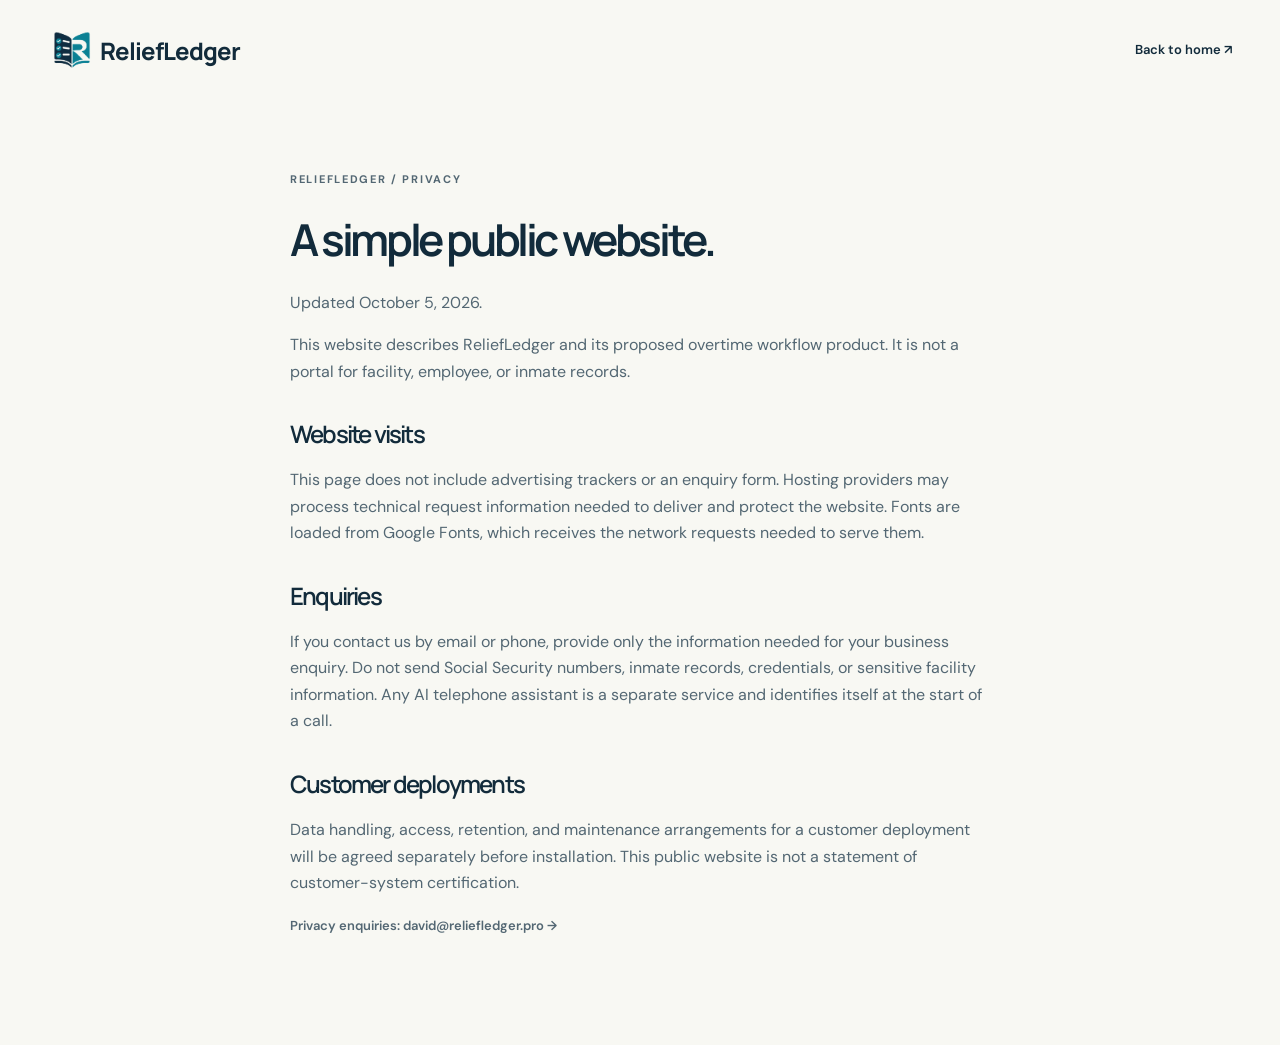
==== privacy.html @ e7f68353 "Publish ReliefLedger brand and correctional overtime website" ====
<!doctype html><html lang="en"><head><meta charset="utf-8"><meta name="viewport" content="width=device-width,initial-scale=1"><title>Privacy — ReliefLedger</title><meta name="robots" content="noindex"><link rel="stylesheet" href="/styles.css"></head><body><header class="site-header"><a class="wordmark" href="/"><img src="/assets/reliefledger-mark.png" alt="" width="48" height="48"><span>ReliefLedger</span></a><a class="text-link" href="/">Back to home ↗</a></header><main class="wrap document"><p class="eyebrow">RELIEFLEDGER / PRIVACY</p><h1>A simple public website.</h1><p>Updated October 5, 2026.</p><p>This website describes ReliefLedger and its proposed overtime workflow product. It is not a portal for facility, employee, or inmate records.</p><h2>Website visits</h2><p>This page does not include advertising trackers or an enquiry form. Hosting providers may process technical request information needed to deliver and protect the website. Fonts are loaded from Google Fonts, which receives the network requests needed to serve them.</p><h2>Enquiries</h2><p>If you contact us by email or phone, provide only the information needed for your business enquiry. Do not send Social Security numbers, inmate records, credentials, or sensitive facility information. Any AI telephone assistant is a separate service and identifies itself at the start of a call.</p><h2>Customer deployments</h2><p>Data handling, access, retention, and maintenance arrangements for a customer deployment will be agreed separately before installation. This public website is not a statement of customer-system certification.</p><p><a class="text-link" href="mailto:david@reliefledger.pro">Privacy enquiries: david@reliefledger.pro →</a></p></main></body></html>
---- styles.css ----
@import url('https://fonts.googleapis.com/css2?family=DM+Sans:wght@400;450;500;550;600;650;700&family=Manrope:wght@400;500;600;650;700;750;800&display=swap');
:root{--navy:#122b3b;--teal:#167d8d;--mint:#a9d9cf;--paper:#f8f8f3;--line:#dce3df;--muted:#536773;--white:#fff;--font:'DM Sans',sans-serif;--heading:'Manrope',sans-serif}*{box-sizing:border-box}html{scroll-behavior:smooth;scroll-padding-top:90px}body{margin:0;background:var(--paper);color:var(--navy);font:16px/1.65 var(--font);-webkit-font-smoothing:antialiased}a{color:inherit;text-decoration:none}button,a,summary{-webkit-tap-highlight-color:transparent}a:focus-visible,summary:focus-visible{outline:3px solid var(--teal);outline-offset:5px}.wrap{max-width:1240px;margin:auto;padding-left:40px;padding-right:40px}.site-header{height:100px;max-width:1400px;padding:0 48px;margin:auto;display:flex;align-items:center;justify-content:space-between;gap:25px}.wordmark{display:flex;align-items:center;gap:4px;font:750 24px var(--heading);letter-spacing:-1px;white-space:nowrap}.wordmark img{object-fit:contain;transform:scale(1.22)}.word-light{font-weight:500}.site-header nav{display:flex;gap:32px;font-size:14px;font-weight:550}.site-header nav a:hover,.text-link:hover{color:var(--teal)}.button{display:inline-flex;align-items:center;justify-content:center;gap:32px;padding:16px 24px;background:var(--navy);color:white;border:1px solid var(--navy);border-radius:4px;font-size:14px;font-weight:600;line-height:1.4;transition:background .2s,transform .2s}.button:hover{background:var(--teal);border-color:var(--teal);transform:translateY(-1px)}.button.small{padding:12px 19px}.hero{display:grid;grid-template-columns:1.04fr 1fr;gap:55px;padding-top:86px;padding-bottom:94px;align-items:center}.eyebrow{font-size:11px;font-weight:700;letter-spacing:1.7px;margin:0 0 26px;display:flex;align-items:center;gap:10px}.dot{width:7px;height:7px;background:var(--teal);border-radius:50%}h1,h2,h3,p{margin-top:0}h1,h2,h3{font-family:var(--heading);line-height:1.15}h1{font-size:clamp(44px,4.5vw,65px);font-weight:650;letter-spacing:-3.4px;margin-bottom:25px}h1 em{font-style:normal;color:var(--teal)}.lede{font-size:19px;line-height:1.55;font-weight:500;margin-bottom:20px}.intro{font-size:15px;max-width:455px;color:var(--muted);margin-bottom:27px}.hero-actions{display:flex;align-items:center;gap:24px}.text-link{font-size:13px;font-weight:600}.text-link span{margin-left:10px}.quiet{color:var(--muted);font-size:12px}.launch-note{margin:20px 0 0}.hero-visual{background:#fff;border:1px solid #d7e2de;border-radius:9px;padding:24px;box-shadow:0 22px 60px #122b3b0b;position:relative;transform:rotate(1deg)}.hero-visual:before{content:'';position:absolute;inset:-23px 20px 20px -23px;border:1px solid #dde5df;border-radius:9px;z-index:-1}.visual-top{display:flex;justify-content:space-between;align-items:center;border-bottom:1px solid var(--line);padding-bottom:20px;font-size:9px;letter-spacing:1px}.mini-wordmark{font-weight:750}.sample-label{color:var(--muted)}.visual-heading{display:flex;justify-content:space-between;align-items:center;padding:23px 0 19px}.overline{font-size:10px;letter-spacing:1.3px;font-weight:650;color:var(--muted)}.visual-heading h2{font-size:27px;letter-spacing:-1px;margin:7px 0 0;font-weight:600}.clock-icon{font-size:43px;color:var(--teal);line-height:1}.post-bar{background:#f4f7f5;padding:15px;display:flex;align-items:center;justify-content:space-between;border-radius:3px;gap:8px}.post-bar strong{display:block;font-size:13px}.post-bar div span{display:block;font-size:12px;color:var(--muted);margin-top:3px}.status{background:#f1e9d8;color:#715626;font-size:10px;padding:4px 7px;border-radius:3px;white-space:nowrap}.list-heading{font-size:9px;letter-spacing:1px;color:var(--muted);display:flex;justify-content:space-between;padding:23px 0 10px}.officer{display:flex;align-items:center;gap:13px;border-bottom:1px solid #e9eeeb;padding:14px 0}.rank{font-size:12px;color:var(--muted);font-variant-numeric:tabular-nums}.officer strong{font-size:13px;font-weight:600;display:block}.officer small{font-size:10px;color:var(--muted);display:block;margin-top:3px}.reason{margin-left:auto;font-size:10px;padding:3px 8px;background:#f2f5f3;border-radius:3px}.first .reason{background:#e2f1ea;color:#286350}.decision{margin-top:22px;background:#eaf5f1;padding:14px;display:flex;gap:11px;align-items:flex-start}.check{font-size:15px;color:#25725d}.decision strong{font-size:11px;display:block}.decision div span{display:block;font-size:10px;color:var(--muted);margin-top:4px;line-height:1.5}.sample-note{font-size:9px;text-align:center;color:var(--muted);margin:15px 0 0}.principles{border-top:1px solid var(--line);border-bottom:1px solid var(--line)}.principles-inner{display:flex;justify-content:space-between;gap:15px;padding-top:24px;padding-bottom:24px;font-size:12px;font-weight:550}.principles span:before{content:'+';color:var(--teal);margin-right:12px}.section{padding-top:92px;padding-bottom:92px}.section-heading{display:grid;grid-template-columns:1.2fr 1fr;gap:0 80px}.section-heading .eyebrow{grid-column:1/-1}.section-heading h2,h2{font-weight:600;font-size:40px;letter-spacing:-1.8px}.section-heading>p:last-child{align-self:center;color:var(--muted);font-size:16px;max-width:400px}.steps{display:grid;grid-template-columns:repeat(3,1fr);gap:45px;margin-top:34px}.steps article{border-top:1px solid var(--line);padding-top:24px}.step-number{font-size:12px;color:var(--teal);font-weight:650}.steps h3{font-size:21px;letter-spacing:-.6px;font-weight:650;margin-top:24px;margin-bottom:13px}.steps p{font-size:14px;color:var(--muted)}.scope-note{font-size:12px;color:var(--muted);margin:35px 0 0;border-top:1px solid var(--line);padding-top:20px}.scope-note span{color:var(--teal);margin-right:10px}.ownership{background:var(--navy);color:#fff;padding:85px 0}.ownership-grid{display:grid;grid-template-columns:1fr 1fr;gap:110px}.ownership .eyebrow{color:var(--mint)}.ownership h2{font-size:44px;line-height:1.15;margin-bottom:24px}.ownership p:not(.eyebrow){color:#bdcbd1;font-size:14px;max-width:395px}.light-link{display:inline-block;font-size:13px;font-weight:550;border-bottom:1px solid #77949c;padding:10px 0;margin-top:10px}.light-link span{margin-left:22px}.ownership-points article{display:flex;gap:24px;padding:25px 0;border-bottom:1px solid #ffffff26}.ownership-points article:first-child{padding-top:4px}.ownership-points article>span{color:var(--mint);font-size:12px}.ownership-points h3{font-size:21px;font-weight:550;letter-spacing:-.4px;margin-bottom:11px}.ownership-points p{margin-bottom:0}.pricing{display:grid;grid-template-columns:1fr 1fr;gap:110px;align-items:start}.body-copy{color:var(--muted);max-width:360px;font-size:15px}.price-panel{background:#fff;padding:30px;border:1px solid var(--line);border-top:3px solid var(--teal)}.price{font-family:var(--heading);font-size:48px;font-weight:600;letter-spacing:-2px;line-height:1.1;margin:20px 0 26px}.price span{font-family:var(--font);font-size:12px;font-weight:400;letter-spacing:0;display:block;margin-top:10px;color:var(--muted)}ul{list-style:none;padding:0;margin:0}li{font-size:13px;margin:11px 0;padding-left:21px;position:relative}li:before{content:'✓';position:absolute;left:0;color:var(--teal)}.maintenance{border-top:1px solid var(--line);margin-top:23px;padding-top:17px;display:flex;justify-content:space-between;gap:12px;font-size:11px}.maintenance span{color:var(--muted)}.fine{font-size:11px;color:var(--muted);line-height:1.6;margin:20px 0 0}.faq{border-top:1px solid var(--line);display:grid;grid-template-columns:1fr 1.4fr;gap:70px;padding-top:75px}details{border-bottom:1px solid var(--line)}summary{font-size:16px;font-weight:550;padding:21px 28px 21px 0;cursor:pointer;list-style:none;position:relative}summary::-webkit-details-marker{display:none}summary:after{content:'+';position:absolute;right:0;color:var(--teal);font-size:20px;top:17px}details[open] summary:after{content:'−'}details p{font-size:14px;color:var(--muted);margin-bottom:23px;padding-right:15px}.contact-section{background:#e7efea;padding:75px 0}.contact-inner{display:grid;grid-template-columns:1.1fr 1fr;gap:100px;align-items:center}.contact-inner h2{font-size:46px}.contact-inner>div>p:last-child{max-width:440px;font-size:14px;color:var(--muted)}.contact-card{border-left:1px solid #bdcec4;padding:8px 0 8px 45px}.contact-card h3{font-size:24px;font-weight:600;letter-spacing:-.8px;margin:16px 0}.contact-card>p{font-size:14px;color:var(--muted)}footer{display:grid;grid-template-columns:1fr 1fr;align-items:center;gap:14px;padding-top:35px!important;padding-bottom:35px!important}footer .wordmark{font-size:21px}footer>p{font-size:11px;color:var(--muted);text-align:right;margin:0}footer>div{grid-column:1/-1;display:flex;justify-content:space-between;border-top:1px solid var(--line);padding-top:20px;margin-top:10px;font-size:11px;color:var(--muted)}.skip{position:absolute;top:-60px;left:20px;background:var(--navy);color:#fff;padding:10px;z-index:9}.skip:focus{top:10px}.document{max-width:780px;padding-top:70px;padding-bottom:90px}.document h1{font-size:44px}.document h2{font-size:24px;margin-top:35px}.document p{color:var(--muted)}
@media(max-width:1000px){.hero{gap:32px}.wrap{padding-left:28px;padding-right:28px}.site-header{padding:0 28px}.hero-actions{gap:16px}.hero-visual{padding:19px}.ownership-grid,.pricing,.contact-inner{gap:55px}h1{letter-spacing:-2px}.site-header nav{gap:20px}.maintenance{display:block}.maintenance span{display:block;margin-top:6px}}
@media(max-width:760px){.site-header{height:80px;padding:0 20px}.wordmark{font-size:21px}.site-header nav{display:none}.site-header .button{padding:10px 12px;font-size:12px;gap:15px}.hero{grid-template-columns:1fr;padding-top:47px;padding-bottom:55px;gap:48px}.wrap{padding-left:24px;padding-right:24px}h1{font-size:49px;letter-spacing:-2.7px}.hero-copy{max-width:530px}.hero-visual{max-width:530px;width:100%;transform:none;padding:22px}.hero-visual:before{inset:-12px 12px 12px -12px}.lede{font-size:18px}.intro{font-size:14px}.principles-inner{display:grid;grid-template-columns:1fr 1fr;font-size:10px;gap:14px 10px;padding-top:20px;padding-bottom:20px}.principles span:before{margin-right:6px}.section{padding-top:60px;padding-bottom:60px}.section-heading,.ownership-grid,.pricing,.faq,.contact-inner{grid-template-columns:1fr;gap:25px}.section-heading h2,h2{font-size:34px}.section-heading .eyebrow{margin-bottom:0}.section-heading>p:last-child{margin-top:0}.steps{grid-template-columns:1fr;gap:20px;margin-top:20px}.steps article{position:relative;padding-left:40px}.step-number{position:absolute;left:0;top:23px}.steps h3{margin-top:0}.steps p{margin-bottom:0}.scope-note{margin-top:28px}.ownership{padding:60px 0}.ownership h2{font-size:38px}.ownership-points{margin-top:15px}.ownership-points article:last-child{border:0;padding-bottom:0}.price-panel{padding:25px}.pricing{gap:15px}.faq{gap:6px}.contact-section{padding:55px 0}.contact-inner h2{font-size:40px}.contact-card{border-left:0;border-top:1px solid #bdcec4;padding:27px 0 0}footer{grid-template-columns:1fr}footer>p{text-align:left}footer>div{grid-column:auto}.hero-actions{flex-wrap:wrap}.document h1{font-size:36px}}
@media(prefers-reduced-motion:reduce){html{scroll-behavior:auto}.button{transition:none}}
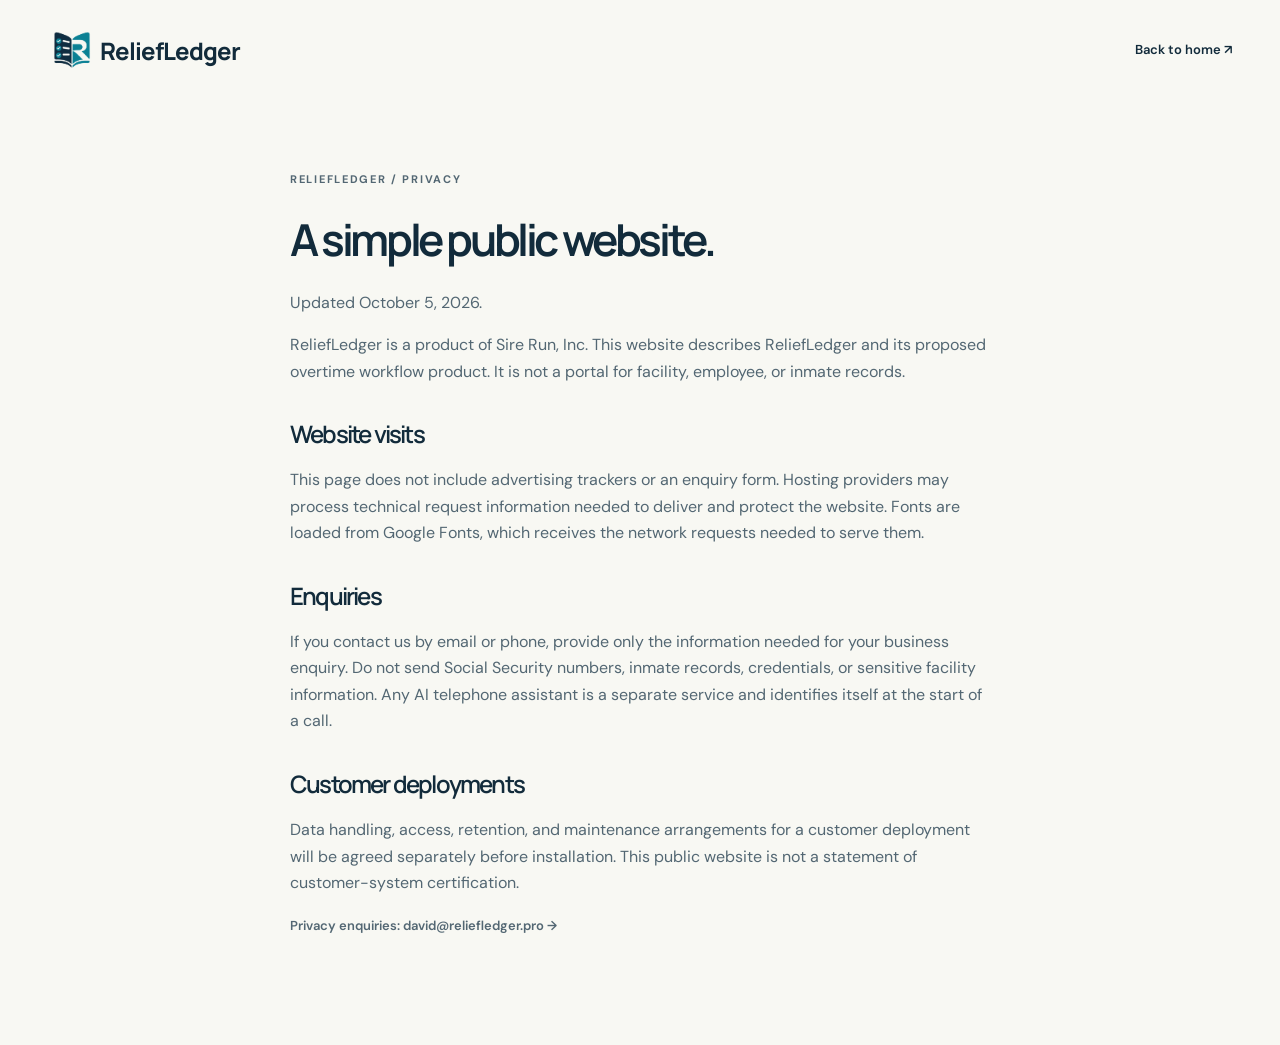
==== commit 7845421f: "Identify ReliefLedger as a Sire Run, Inc. product" ====
--- a/privacy.html
+++ b/privacy.html
@@ -1 +1 @@
-<!doctype html><html lang="en"><head><meta charset="utf-8"><meta name="viewport" content="width=device-width,initial-scale=1"><title>Privacy — ReliefLedger</title><meta name="robots" content="noindex"><link rel="stylesheet" href="/styles.css"></head><body><header class="site-header"><a class="wordmark" href="/"><img src="/assets/reliefledger-mark.png" alt="" width="48" height="48"><span>ReliefLedger</span></a><a class="text-link" href="/">Back to home ↗</a></header><main class="wrap document"><p class="eyebrow">RELIEFLEDGER / PRIVACY</p><h1>A simple public website.</h1><p>Updated October 5, 2026.</p><p>This website describes ReliefLedger and its proposed overtime workflow product. It is not a portal for facility, employee, or inmate records.</p><h2>Website visits</h2><p>This page does not include advertising trackers or an enquiry form. Hosting providers may process technical request information needed to deliver and protect the website. Fonts are loaded from Google Fonts, which receives the network requests needed to serve them.</p><h2>Enquiries</h2><p>If you contact us by email or phone, provide only the information needed for your business enquiry. Do not send Social Security numbers, inmate records, credentials, or sensitive facility information. Any AI telephone assistant is a separate service and identifies itself at the start of a call.</p><h2>Customer deployments</h2><p>Data handling, access, retention, and maintenance arrangements for a customer deployment will be agreed separately before installation. This public website is not a statement of customer-system certification.</p><p><a class="text-link" href="mailto:david@reliefledger.pro">Privacy enquiries: david@reliefledger.pro →</a></p></main></body></html>
+<!doctype html><html lang="en"><head><meta charset="utf-8"><meta name="viewport" content="width=device-width,initial-scale=1"><title>Privacy — ReliefLedger</title><meta name="robots" content="noindex"><link rel="stylesheet" href="/styles.css"></head><body><header class="site-header"><a class="wordmark" href="/"><img src="/assets/reliefledger-mark.png" alt="" width="48" height="48"><span>ReliefLedger</span></a><a class="text-link" href="/">Back to home ↗</a></header><main class="wrap document"><p class="eyebrow">RELIEFLEDGER / PRIVACY</p><h1>A simple public website.</h1><p>Updated October 5, 2026.</p><p>ReliefLedger is a product of Sire Run, Inc. This website describes ReliefLedger and its proposed overtime workflow product. It is not a portal for facility, employee, or inmate records.</p><h2>Website visits</h2><p>This page does not include advertising trackers or an enquiry form. Hosting providers may process technical request information needed to deliver and protect the website. Fonts are loaded from Google Fonts, which receives the network requests needed to serve them.</p><h2>Enquiries</h2><p>If you contact us by email or phone, provide only the information needed for your business enquiry. Do not send Social Security numbers, inmate records, credentials, or sensitive facility information. Any AI telephone assistant is a separate service and identifies itself at the start of a call.</p><h2>Customer deployments</h2><p>Data handling, access, retention, and maintenance arrangements for a customer deployment will be agreed separately before installation. This public website is not a statement of customer-system certification.</p><p><a class="text-link" href="mailto:david@reliefledger.pro">Privacy enquiries: david@reliefledger.pro →</a></p></main></body></html>
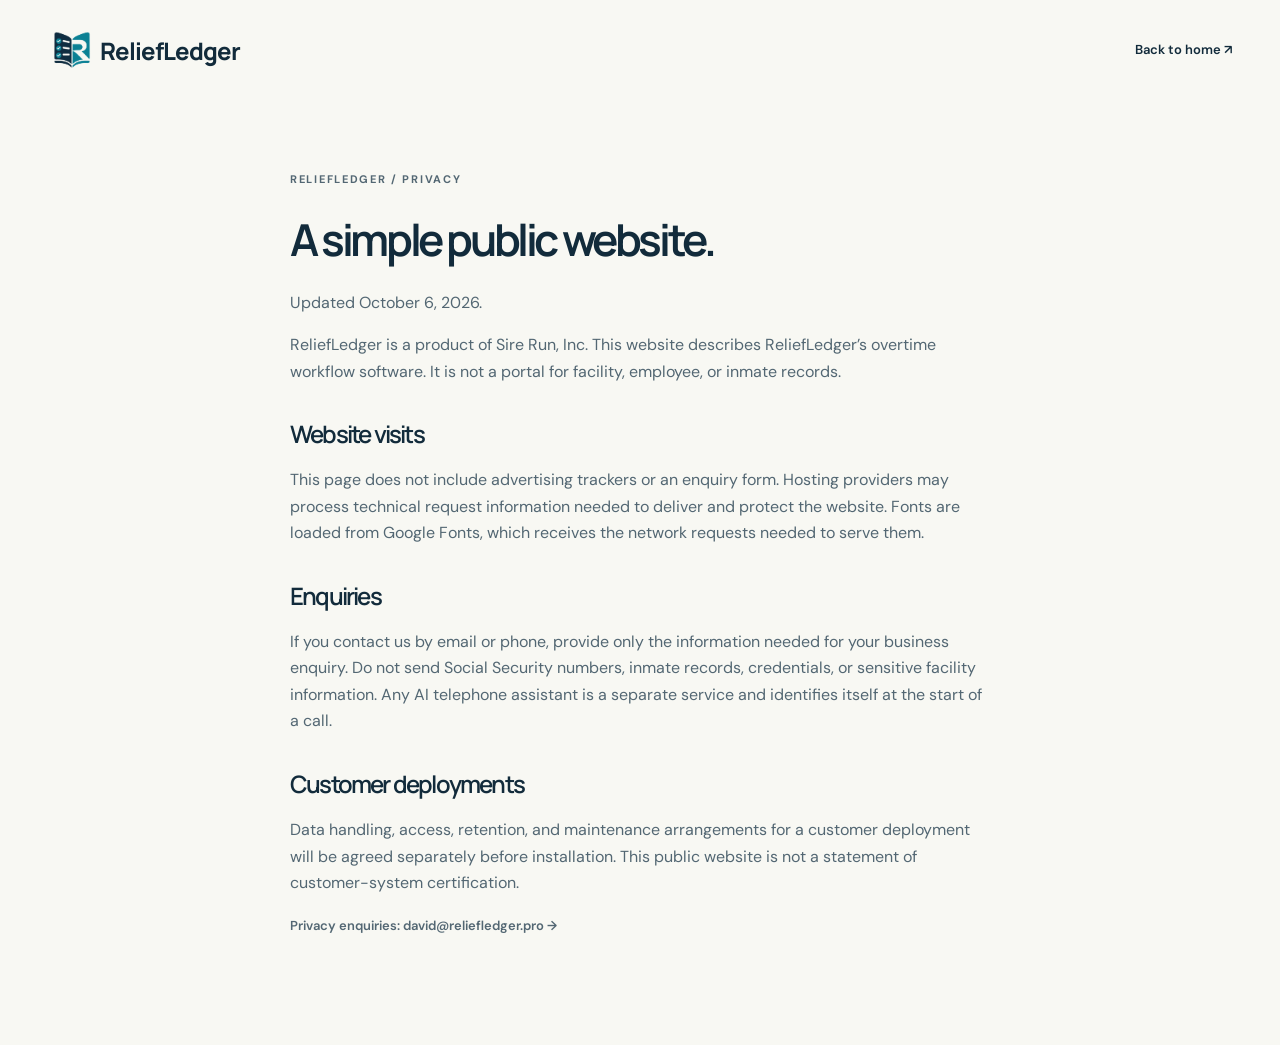
==== commit 29f6d059: "Focus website copy on facility workflow" ====
--- a/privacy.html
+++ b/privacy.html
@@ -1 +1 @@
-<!doctype html><html lang="en"><head><meta charset="utf-8"><meta name="viewport" content="width=device-width,initial-scale=1"><title>Privacy — ReliefLedger</title><meta name="robots" content="noindex"><link rel="stylesheet" href="/styles.css"></head><body><header class="site-header"><a class="wordmark" href="/"><img src="/assets/reliefledger-mark.png" alt="" width="48" height="48"><span>ReliefLedger</span></a><a class="text-link" href="/">Back to home ↗</a></header><main class="wrap document"><p class="eyebrow">RELIEFLEDGER / PRIVACY</p><h1>A simple public website.</h1><p>Updated October 5, 2026.</p><p>ReliefLedger is a product of Sire Run, Inc. This website describes ReliefLedger and its proposed overtime workflow product. It is not a portal for facility, employee, or inmate records.</p><h2>Website visits</h2><p>This page does not include advertising trackers or an enquiry form. Hosting providers may process technical request information needed to deliver and protect the website. Fonts are loaded from Google Fonts, which receives the network requests needed to serve them.</p><h2>Enquiries</h2><p>If you contact us by email or phone, provide only the information needed for your business enquiry. Do not send Social Security numbers, inmate records, credentials, or sensitive facility information. Any AI telephone assistant is a separate service and identifies itself at the start of a call.</p><h2>Customer deployments</h2><p>Data handling, access, retention, and maintenance arrangements for a customer deployment will be agreed separately before installation. This public website is not a statement of customer-system certification.</p><p><a class="text-link" href="mailto:david@reliefledger.pro">Privacy enquiries: david@reliefledger.pro →</a></p></main></body></html>
+<!doctype html><html lang="en"><head><meta charset="utf-8"><meta name="viewport" content="width=device-width,initial-scale=1"><title>Privacy — ReliefLedger</title><meta name="robots" content="noindex"><link rel="stylesheet" href="/styles.css"></head><body><header class="site-header"><a class="wordmark" href="/"><img src="/assets/reliefledger-mark.png" alt="" width="48" height="48"><span>ReliefLedger</span></a><a class="text-link" href="/">Back to home ↗</a></header><main class="wrap document"><p class="eyebrow">RELIEFLEDGER / PRIVACY</p><h1>A simple public website.</h1><p>Updated October 6, 2026.</p><p>ReliefLedger is a product of Sire Run, Inc. This website describes ReliefLedger’s overtime workflow software. It is not a portal for facility, employee, or inmate records.</p><h2>Website visits</h2><p>This page does not include advertising trackers or an enquiry form. Hosting providers may process technical request information needed to deliver and protect the website. Fonts are loaded from Google Fonts, which receives the network requests needed to serve them.</p><h2>Enquiries</h2><p>If you contact us by email or phone, provide only the information needed for your business enquiry. Do not send Social Security numbers, inmate records, credentials, or sensitive facility information. Any AI telephone assistant is a separate service and identifies itself at the start of a call.</p><h2>Customer deployments</h2><p>Data handling, access, retention, and maintenance arrangements for a customer deployment will be agreed separately before installation. This public website is not a statement of customer-system certification.</p><p><a class="text-link" href="mailto:david@reliefledger.pro">Privacy enquiries: david@reliefledger.pro →</a></p></main></body></html>
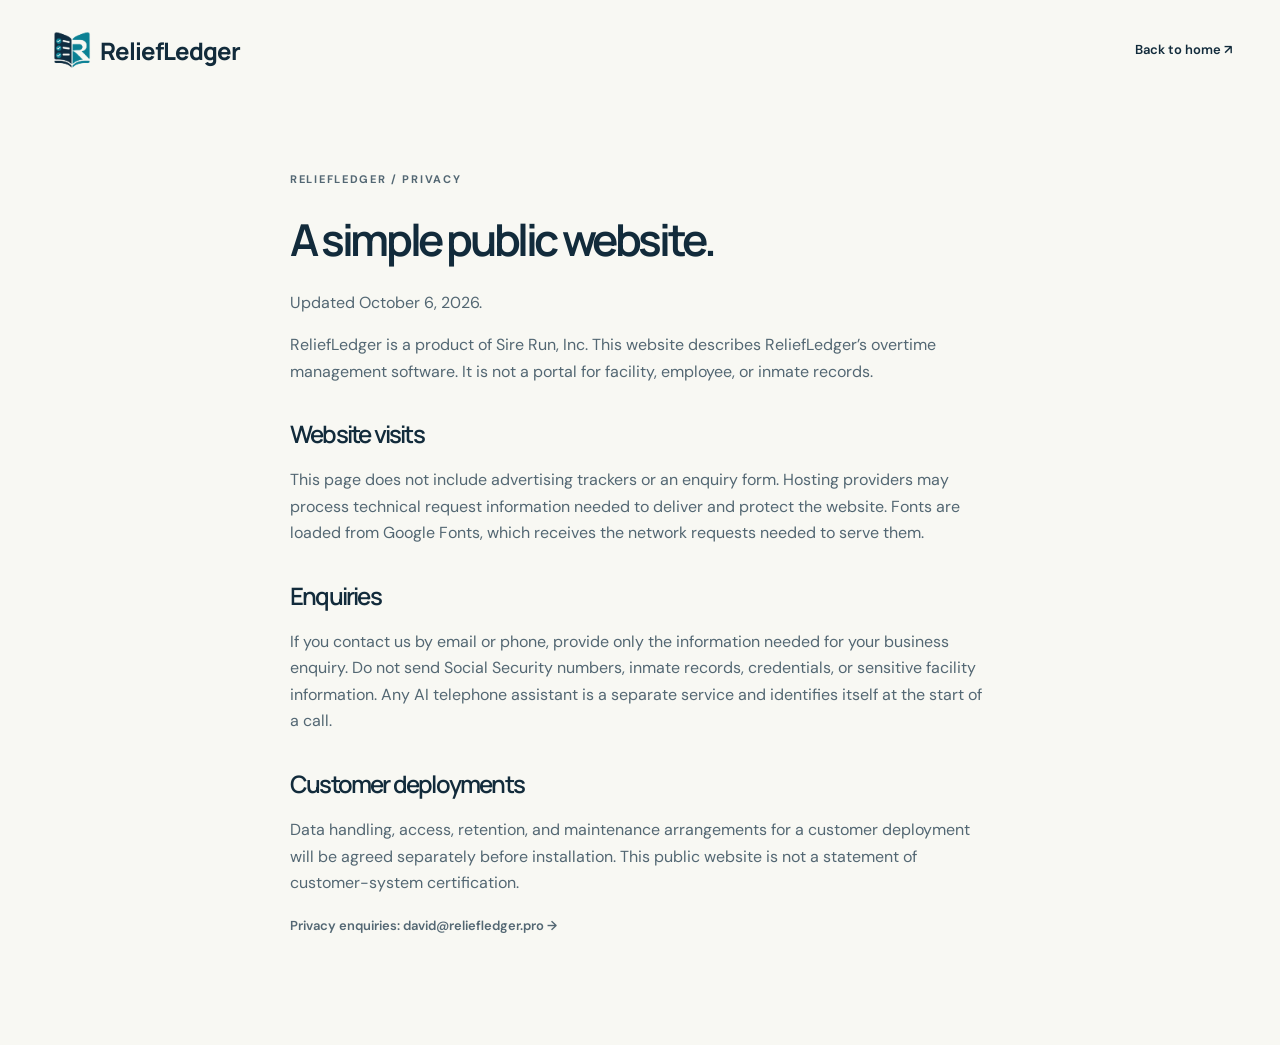
==== commit 86f5e3ca: "Refine website terminology and fictional demo" ====
--- a/privacy.html
+++ b/privacy.html
@@ -1 +1 @@
-<!doctype html><html lang="en"><head><meta charset="utf-8"><meta name="viewport" content="width=device-width,initial-scale=1"><title>Privacy — ReliefLedger</title><meta name="robots" content="noindex"><link rel="stylesheet" href="/styles.css"></head><body><header class="site-header"><a class="wordmark" href="/"><img src="/assets/reliefledger-mark.png" alt="" width="48" height="48"><span>ReliefLedger</span></a><a class="text-link" href="/">Back to home ↗</a></header><main class="wrap document"><p class="eyebrow">RELIEFLEDGER / PRIVACY</p><h1>A simple public website.</h1><p>Updated October 6, 2026.</p><p>ReliefLedger is a product of Sire Run, Inc. This website describes ReliefLedger’s overtime workflow software. It is not a portal for facility, employee, or inmate records.</p><h2>Website visits</h2><p>This page does not include advertising trackers or an enquiry form. Hosting providers may process technical request information needed to deliver and protect the website. Fonts are loaded from Google Fonts, which receives the network requests needed to serve them.</p><h2>Enquiries</h2><p>If you contact us by email or phone, provide only the information needed for your business enquiry. Do not send Social Security numbers, inmate records, credentials, or sensitive facility information. Any AI telephone assistant is a separate service and identifies itself at the start of a call.</p><h2>Customer deployments</h2><p>Data handling, access, retention, and maintenance arrangements for a customer deployment will be agreed separately before installation. This public website is not a statement of customer-system certification.</p><p><a class="text-link" href="mailto:david@reliefledger.pro">Privacy enquiries: david@reliefledger.pro →</a></p></main></body></html>
+<!doctype html><html lang="en"><head><meta charset="utf-8"><meta name="viewport" content="width=device-width,initial-scale=1"><title>Privacy — ReliefLedger</title><meta name="robots" content="noindex"><link rel="stylesheet" href="/styles.css"></head><body><header class="site-header"><a class="wordmark" href="/"><img src="/assets/reliefledger-mark.png" alt="" width="48" height="48"><span>ReliefLedger</span></a><a class="text-link" href="/">Back to home ↗</a></header><main class="wrap document"><p class="eyebrow">RELIEFLEDGER / PRIVACY</p><h1>A simple public website.</h1><p>Updated October 6, 2026.</p><p>ReliefLedger is a product of Sire Run, Inc. This website describes ReliefLedger’s overtime management software. It is not a portal for facility, employee, or inmate records.</p><h2>Website visits</h2><p>This page does not include advertising trackers or an enquiry form. Hosting providers may process technical request information needed to deliver and protect the website. Fonts are loaded from Google Fonts, which receives the network requests needed to serve them.</p><h2>Enquiries</h2><p>If you contact us by email or phone, provide only the information needed for your business enquiry. Do not send Social Security numbers, inmate records, credentials, or sensitive facility information. Any AI telephone assistant is a separate service and identifies itself at the start of a call.</p><h2>Customer deployments</h2><p>Data handling, access, retention, and maintenance arrangements for a customer deployment will be agreed separately before installation. This public website is not a statement of customer-system certification.</p><p><a class="text-link" href="mailto:david@reliefledger.pro">Privacy enquiries: david@reliefledger.pro →</a></p></main></body></html>
--- a/styles.css
+++ b/styles.css
@@ -3,3 +3,20 @@
 @media(max-width:1000px){.hero{gap:32px}.wrap{padding-left:28px;padding-right:28px}.site-header{padding:0 28px}.hero-actions{gap:16px}.hero-visual{padding:19px}.ownership-grid,.pricing,.contact-inner{gap:55px}h1{letter-spacing:-2px}.site-header nav{gap:20px}.maintenance{display:block}.maintenance span{display:block;margin-top:6px}}
 @media(max-width:760px){.site-header{height:80px;padding:0 20px}.wordmark{font-size:21px}.site-header nav{display:none}.site-header .button{padding:10px 12px;font-size:12px;gap:15px}.hero{grid-template-columns:1fr;padding-top:47px;padding-bottom:55px;gap:48px}.wrap{padding-left:24px;padding-right:24px}h1{font-size:49px;letter-spacing:-2.7px}.hero-copy{max-width:530px}.hero-visual{max-width:530px;width:100%;transform:none;padding:22px}.hero-visual:before{inset:-12px 12px 12px -12px}.lede{font-size:18px}.intro{font-size:14px}.principles-inner{display:grid;grid-template-columns:1fr 1fr;font-size:10px;gap:14px 10px;padding-top:20px;padding-bottom:20px}.principles span:before{margin-right:6px}.section{padding-top:60px;padding-bottom:60px}.section-heading,.ownership-grid,.pricing,.faq,.contact-inner{grid-template-columns:1fr;gap:25px}.section-heading h2,h2{font-size:34px}.section-heading .eyebrow{margin-bottom:0}.section-heading>p:last-child{margin-top:0}.steps{grid-template-columns:1fr;gap:20px;margin-top:20px}.steps article{position:relative;padding-left:40px}.step-number{position:absolute;left:0;top:23px}.steps h3{margin-top:0}.steps p{margin-bottom:0}.scope-note{margin-top:28px}.ownership{padding:60px 0}.ownership h2{font-size:38px}.ownership-points{margin-top:15px}.ownership-points article:last-child{border:0;padding-bottom:0}.price-panel{padding:25px}.pricing{gap:15px}.faq{gap:6px}.contact-section{padding:55px 0}.contact-inner h2{font-size:40px}.contact-card{border-left:0;border-top:1px solid #bdcec4;padding:27px 0 0}footer{grid-template-columns:1fr}footer>p{text-align:left}footer>div{grid-column:auto}.hero-actions{flex-wrap:wrap}.document h1{font-size:36px}}
 @media(prefers-reduced-motion:reduce){html{scroll-behavior:auto}.button{transition:none}}
+
+
+/* Product walkthrough */
+.demo-section{padding-top:78px;padding-bottom:82px}
+.demo-heading{max-width:720px}
+.demo-heading .eyebrow{margin-bottom:20px}
+.demo-heading h2{max-width:680px;margin-bottom:14px}
+.demo-heading .body-copy{max-width:540px;margin-bottom:0}
+.demo-media{margin-top:30px;overflow:hidden;border:1px solid #d7e2de;border-radius:9px;background:#0b1a23;box-shadow:0 22px 60px #122b3b12}
+.demo-media video{display:block;width:100%;aspect-ratio:16/9;object-fit:contain;background:#0b1a23}
+.demo-note{max-width:760px;margin-top:17px}
+.demo-actions{margin-top:23px}
+@media(max-width:760px){.demo-section{padding-top:58px;padding-bottom:60px}.demo-heading h2{font-size:34px}.demo-media{margin-top:21px;border-radius:7px}.demo-actions .button{width:100%;max-width:390px;justify-content:space-between}}
+
+/* The fictional example makes the 30/12/4/1 counts legible at narrow widths. */
+.example-stats{display:grid;grid-template-columns:repeat(3,1fr);gap:10px;margin:0 0 15px}.example-stats span{background:#f4f7f5;padding:10px 12px;border-radius:3px;font-size:10px;color:var(--muted)}.example-stats strong{display:block;color:var(--navy);font:650 19px/1.2 var(--heading);font-variant-numeric:tabular-nums}.hero-visual .officer{padding:10px 0}.hero-visual .officer small{max-width:190px}.hero-visual .reason{font-size:9px}
+@media(max-width:420px){.example-stats{gap:6px}.example-stats span{padding:8px 7px;font-size:9px}.example-stats strong{font-size:17px}.hero-visual{padding:17px}.hero-visual .officer{gap:9px}.hero-visual .reason{padding:3px 5px}}
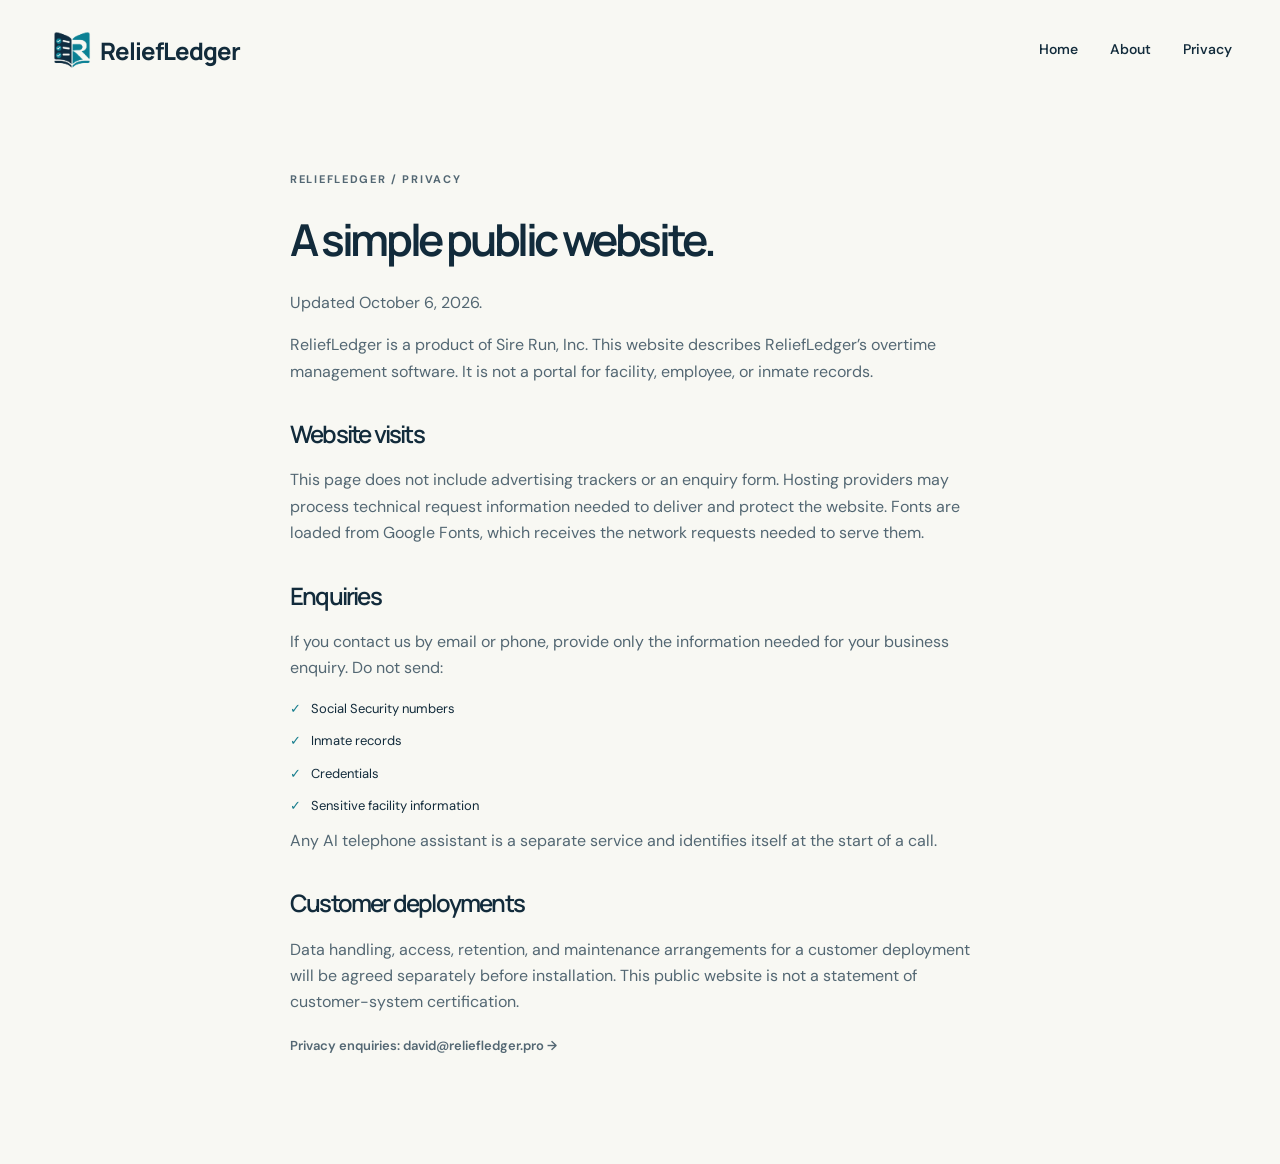
==== commit 897e6ab0: "Make reliefledger.pro readable by AI agents Add an About page, sitemap, robots.txt, custom 404, Mark" ====
--- a/privacy.html
+++ b/privacy.html
@@ -1 +1 @@
-<!doctype html><html lang="en"><head><meta charset="utf-8"><meta name="viewport" content="width=device-width,initial-scale=1"><title>Privacy — ReliefLedger</title><meta name="robots" content="noindex"><link rel="stylesheet" href="/styles.css"></head><body><header class="site-header"><a class="wordmark" href="/"><img src="/assets/reliefledger-mark.png" alt="" width="48" height="48"><span>ReliefLedger</span></a><a class="text-link" href="/">Back to home ↗</a></header><main class="wrap document"><p class="eyebrow">RELIEFLEDGER / PRIVACY</p><h1>A simple public website.</h1><p>Updated October 6, 2026.</p><p>ReliefLedger is a product of Sire Run, Inc. This website describes ReliefLedger’s overtime management software. It is not a portal for facility, employee, or inmate records.</p><h2>Website visits</h2><p>This page does not include advertising trackers or an enquiry form. Hosting providers may process technical request information needed to deliver and protect the website. Fonts are loaded from Google Fonts, which receives the network requests needed to serve them.</p><h2>Enquiries</h2><p>If you contact us by email or phone, provide only the information needed for your business enquiry. Do not send Social Security numbers, inmate records, credentials, or sensitive facility information. Any AI telephone assistant is a separate service and identifies itself at the start of a call.</p><h2>Customer deployments</h2><p>Data handling, access, retention, and maintenance arrangements for a customer deployment will be agreed separately before installation. This public website is not a statement of customer-system certification.</p><p><a class="text-link" href="mailto:david@reliefledger.pro">Privacy enquiries: david@reliefledger.pro →</a></p></main></body></html>
+<!doctype html><html lang="en"><head><meta charset="utf-8"><meta name="viewport" content="width=device-width,initial-scale=1"><title>Privacy — ReliefLedger</title><meta name="description" content="How the ReliefLedger website handles visits and enquiries, what not to send us, and how customer deployments handle data."><link rel="canonical" href="https://reliefledger.pro/privacy.html"><link rel="stylesheet" href="/styles.css"><script type="application/ld+json">{"@context":"https://schema.org","@graph":[{"@type":"Organization","@id":"https://reliefledger.pro/#org","name":"Sire Run, Inc.","url":"https://sire.run","email":"david@reliefledger.pro","telephone":"+1-415-712-1597","address":{"@type":"PostalAddress","streetAddress":"584 Castro St Suite #4211","addressLocality":"San Francisco","addressRegion":"CA","postalCode":"94114","addressCountry":"US"},"founder":{"@type":"Person","name":"David Ndungu"},"logo":"https://reliefledger.pro/assets/reliefledger-mark.png","contactPoint":[{"@type":"ContactPoint","contactType":"sales","email":"david@reliefledger.pro","telephone":"+1-415-712-1597","areaServed":"US","availableLanguage":"en"}]},{"@type":"WebPage","@id":"https://reliefledger.pro/privacy.html","url":"https://reliefledger.pro/privacy.html","name":"ReliefLedger privacy","dateModified":"2026-10-06","publisher":{"@id":"https://reliefledger.pro/#org"},"isPartOf":{"@id":"https://reliefledger.pro/#website"}}]}</script></head><body><a class="skip" href="#main">Skip to content</a><header class="site-header"><a class="wordmark" href="/"><img src="/assets/reliefledger-mark.png" alt="" width="48" height="48"><span>ReliefLedger</span></a><nav aria-label="Main navigation"><a href="/">Home</a><a href="/about.html">About</a><a href="/privacy.html" aria-current="page">Privacy</a></nav></header><main id="main" class="wrap document"><p class="eyebrow">RELIEFLEDGER / PRIVACY</p><h1>A simple public website.</h1><p>Updated <time datetime="2026-10-06">October 6, 2026</time>.</p><p>ReliefLedger is a product of Sire Run, Inc. This website describes ReliefLedger’s overtime management software. It is not a portal for facility, employee, or inmate records.</p><h2>Website visits</h2><p>This page does not include advertising trackers or an enquiry form. Hosting providers may process technical request information needed to deliver and protect the website. Fonts are loaded from Google Fonts, which receives the network requests needed to serve them.</p><h2>Enquiries</h2><p>If you contact us by email or phone, provide only the information needed for your business enquiry. Do not send:</p><ul><li>Social Security numbers</li><li>Inmate records</li><li>Credentials</li><li>Sensitive facility information</li></ul><p>Any AI telephone assistant is a separate service and identifies itself at the start of a call.</p><h2>Customer deployments</h2><p>Data handling, access, retention, and maintenance arrangements for a customer deployment will be agreed separately before installation. This public website is not a statement of customer-system certification.</p><p><a class="text-link" href="mailto:david@reliefledger.pro">Privacy enquiries: david@reliefledger.pro →</a></p></main></body></html>
--- a/styles.css
+++ b/styles.css
@@ -20,3 +20,14 @@
 /* The fictional example makes the 30/12/4/1 counts legible at narrow widths. */
 .example-stats{display:grid;grid-template-columns:repeat(3,1fr);gap:10px;margin:0 0 15px}.example-stats span{background:#f4f7f5;padding:10px 12px;border-radius:3px;font-size:10px;color:var(--muted)}.example-stats strong{display:block;color:var(--navy);font:650 19px/1.2 var(--heading);font-variant-numeric:tabular-nums}.hero-visual .officer{padding:10px 0}.hero-visual .officer small{max-width:190px}.hero-visual .reason{font-size:9px}
 @media(max-width:420px){.example-stats{gap:6px}.example-stats span{padding:8px 7px;font-size:9px}.example-stats strong{font-size:17px}.hero-visual{padding:17px}.hero-visual .officer{gap:9px}.hero-visual .reason{padding:3px 5px}}
+
+/* Who it’s for: word labels instead of step numbers. */
+#fit .step-number{letter-spacing:.08em}
+@media(max-width:760px){#fit .steps article{padding-left:0}#fit .step-number{position:static;display:block;margin-bottom:8px}}
+
+/* About: company details as label/value rows. */
+.document dl{display:grid;grid-template-columns:max-content 1fr;gap:10px 28px;margin:18px 0 28px;padding:20px 0;border-top:1px solid var(--line);border-bottom:1px solid var(--line)}
+.document dt{font-weight:600;color:var(--navy)}
+.document dd{margin:0;color:var(--muted);min-width:0;overflow-wrap:anywhere}
+.document dd a,.document li a{color:var(--teal)}
+@media(max-width:520px){.document dl{grid-template-columns:1fr;gap:2px}.document dd{margin-bottom:10px}}
